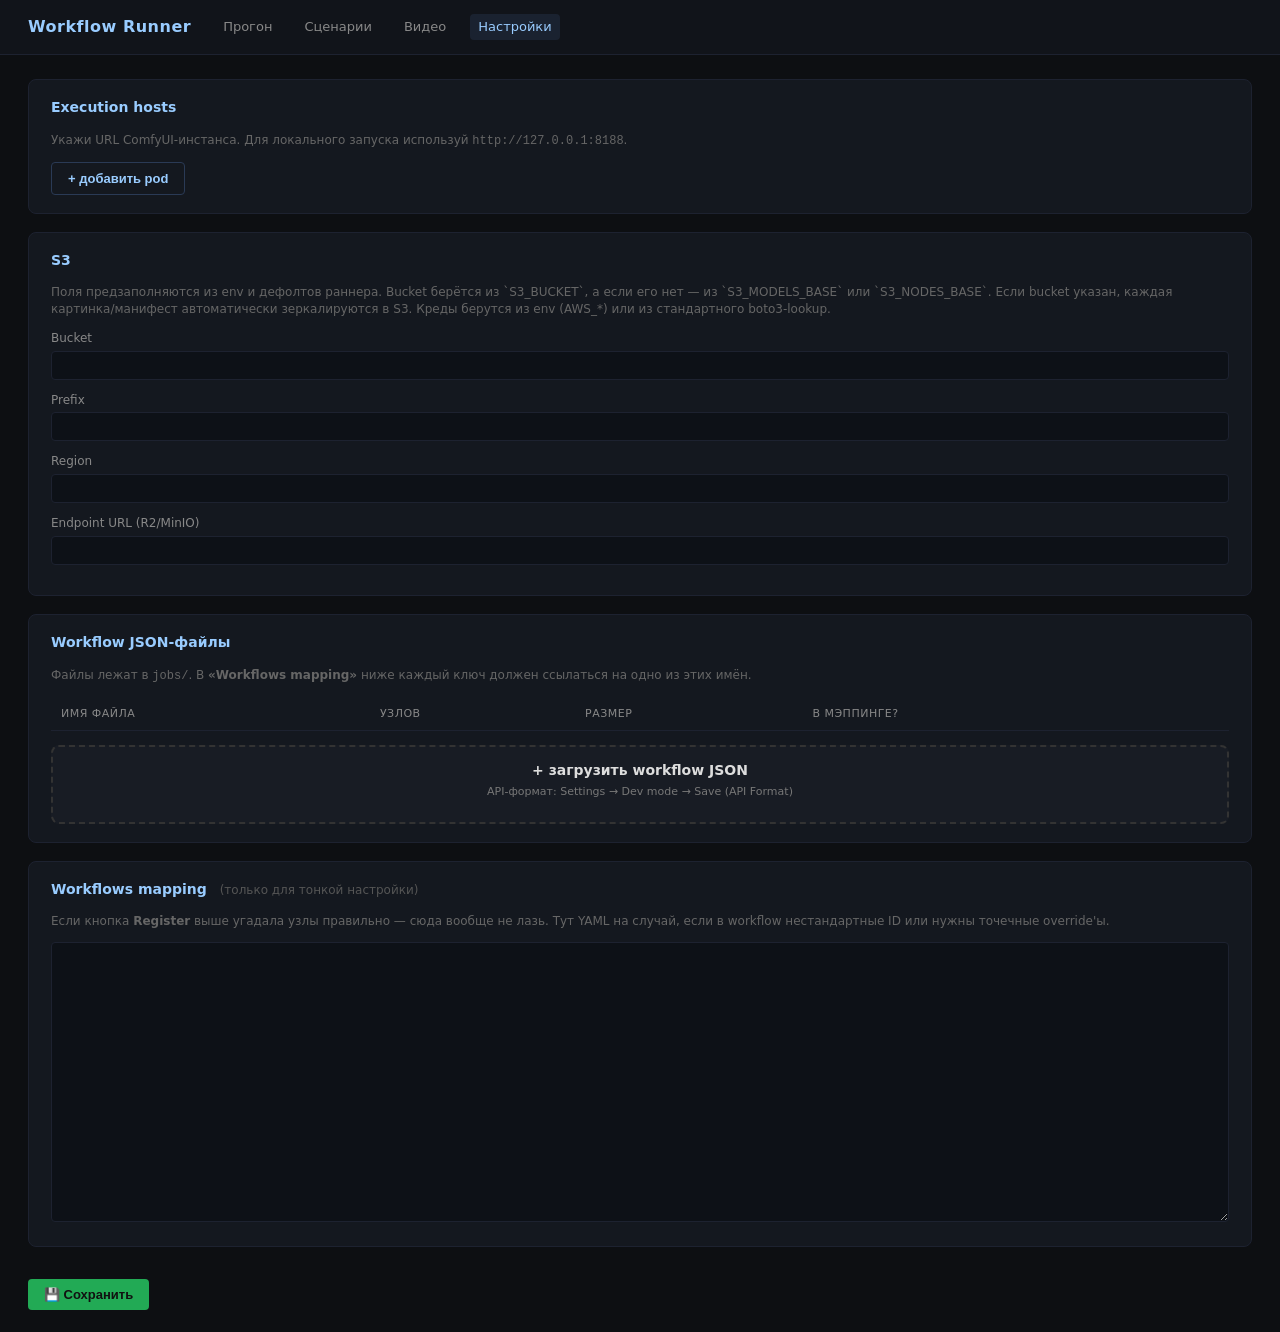
==== static/settings.html @ c89b98c6 "video: универсальные title-колонки на экране регистрации Экран ⚙ «какие ноды править из CSV» теперь " ====
<!doctype html>
<html lang="ru">
<head>
<meta charset="utf-8" />
<title>Настройки — Workflow Runner</title>
<link rel="stylesheet" href="/static/app.css?v=2" />
<style>
  textarea { width: 100%; min-height: 280px; background: #0d1117; color: #ddd;
             border: 1px solid #1d2230; border-radius: 4px; padding: 10px;
             font: 12px ui-monospace, Menlo, monospace; }
  .field { display: grid; gap: 4px; margin-bottom: 12px; }
  .field label { color: #888; font-size: 12px; }
  .field input { background: #0d1117; color: #ddd; border: 1px solid #1d2230;
                 border-radius: 4px; padding: 6px 8px; font: 13px ui-monospace, Menlo, monospace; }
  .pod-row { display: grid; grid-template-columns: 1fr 2fr 80px 1fr auto; gap: 8px;
             margin-bottom: 8px; align-items: center; }
  .pod-row input { padding: 6px; font: 12px ui-monospace, Menlo, monospace; }
  .test-result { font: 11px ui-monospace, Menlo, monospace; color: #888;
                 padding: 8px 12px; background: #0d1117; border-radius: 4px;
                 margin-top: 6px; white-space: pre-wrap; }
</style>
</head>
<body>
<header>
  <h1>Workflow Runner</h1>
  <nav>
    <a href="/">Прогон</a>
    <a href="/scenarios">Сценарии</a>
    <a href="/video">Видео</a>
    <a href="/settings" class="active">Настройки</a>
  </nav>
</header>

<main>
  <section class="card">
    <h2>Execution hosts</h2>
    <p class="muted">Укажи URL ComfyUI-инстанса. Для локального запуска
       используй <code>http://127.0.0.1:8188</code>.</p>
    <div id="pods"></div>
    <button id="add-pod" class="ghost">+ добавить pod</button>
  </section>

  <section class="card">
    <h2>S3</h2>
    <p class="muted">Поля предзаполняются из env и дефолтов раннера.
       Bucket берётся из `S3_BUCKET`, а если его нет — из `S3_MODELS_BASE`
       или `S3_NODES_BASE`. Если bucket указан, каждая картинка/манифест
       автоматически зеркалируются в S3. Креды берутся из env (AWS_*) или
       из стандартного boto3-lookup.</p>
    <div class="field"><label>Bucket</label><input id="s3-bucket" /></div>
    <div class="field"><label>Prefix</label><input id="s3-prefix" /></div>
    <div class="field"><label>Region</label><input id="s3-region" /></div>
    <div class="field"><label>Endpoint URL (R2/MinIO)</label><input id="s3-endpoint" /></div>
  </section>

  <section class="card">
    <h2>Workflow JSON-файлы</h2>
    <p class="muted">Файлы лежат в <code>jobs/</code>. В <b>«Workflows mapping»</b>
       ниже каждый ключ должен ссылаться на одно из этих имён.</p>
    <table id="wf-files">
      <thead><tr>
        <th>Имя файла</th><th>Узлов</th><th>Размер</th><th>В мэппинге?</th><th></th>
      </tr></thead>
      <tbody></tbody>
    </table>
    <div class="actions">
      <label class="drop" id="wf-drop" style="padding:14px 18px; flex:1;">
        <input type="file" id="wf-input" accept=".json,application/json" hidden />
        <div class="drop-body">
          <strong>+ загрузить workflow JSON</strong>
          <small>API-формат: Settings → Dev mode → Save (API Format)</small>
          <em id="wf-name"></em>
        </div>
      </label>
    </div>
    <div id="wf-msg" class="muted"></div>
    <div id="wf-panel"></div>
  </section>

  <section class="card">
    <h2>Workflows mapping <small class="muted">(только для тонкой настройки)</small></h2>
    <p class="muted">Если кнопка <b>Register</b> выше угадала узлы правильно —
       сюда вообще не лазь. Тут YAML на случай, если в workflow
       нестандартные ID или нужны точечные override'ы.</p>
    <textarea id="workflows-yaml"></textarea>
  </section>

  <div class="actions">
    <button id="save">💾 Сохранить</button>
    <span id="save-msg" class="muted"></span>
  </div>
</main>

<script>
const ADMIN_TOKEN = localStorage.getItem("admin_token") || "";
const auth = ADMIN_TOKEN ? { Authorization: "Bearer " + ADMIN_TOKEN } : {};
const $ = (s) => document.querySelector(s);

let config = null;

async function load() {
  config = await fetch("/api/config", { headers: auth }).then(r => r.json());
  renderPods();
  $("#s3-bucket").value   = config.s3?.bucket || "";
  $("#s3-prefix").value   = config.s3?.prefix || "";
  $("#s3-region").value   = config.s3?.region || "";
  $("#s3-endpoint").value = config.s3?.endpoint_url || "";
  // Workflows block as YAML text from the server (no browser-side YAML lib).
  try {
    const { yaml } = await fetch("/api/config/workflows_yaml",
                                  { headers: auth }).then(r => r.json());
    $("#workflows-yaml").value = yaml || "";
  } catch (e) {
    $("#workflows-yaml").value = "";
  }
}

function renderPods() {
  const wrap = $("#pods"); wrap.innerHTML = "";
  (config.pods || []).forEach((p, i) => addPodRow(p, i));
}

function addPodRow(p = {}, i) {
  const row = document.createElement("div");
  row.className = "pod-row";
  row.innerHTML = `
    <input placeholder="name" value="${esc(p.name)}" data-k="name" />
    <input placeholder="https://..." value="${esc(p.url)}" data-k="url" />
    <input placeholder="parallel" type="number" min="1" value="${p.max_parallel || 1}" data-k="max_parallel" />
    <input placeholder="api_key (опц.)" value="${esc(p.api_key || "")}" data-k="api_key" />
    <span>
      <button class="ghost test">Test</button>
      <button class="ghost del">×</button>
    </span>`;
  row.querySelector(".del").onclick = () => {
    config.pods.splice(i, 1); renderPods();
  };
  row.querySelector(".test").onclick = async () => {
    const url = row.querySelector("[data-k=url]").value;
    const api_key = row.querySelector("[data-k=api_key]").value;
    const out = document.createElement("div"); out.className = "test-result";
    row.parentNode.insertBefore(out, row.nextSibling);
    out.textContent = "проверяю...";
    const r = await fetch("/api/pods/test", {
      method: "POST",
      headers: { "Content-Type": "application/json", ...auth },
      body: JSON.stringify({ url, api_key }),
    });
    out.textContent = JSON.stringify(await r.json(), null, 2);
  };
  row.querySelectorAll("input").forEach(inp => {
    inp.addEventListener("input", () => {
      const v = inp.value;
      config.pods[i][inp.dataset.k] = (inp.type === "number") ? parseInt(v) || 1 : v;
    });
  });
  $("#pods").appendChild(row);
}

$("#add-pod").onclick = () => {
  (config.pods ||= []).push({ name: "", url: "", max_parallel: 1, api_key: null });
  renderPods();
};

$("#save").onclick = async () => {
  $("#save-msg").textContent = "сохраняю...";
  config.s3 = {
    bucket: $("#s3-bucket").value,
    prefix: $("#s3-prefix").value,
    region: $("#s3-region").value,
    endpoint_url: $("#s3-endpoint").value,
  };
  // Server parses workflows YAML; we pass it as a string field.
  const payload = { ...config, workflows_yaml: $("#workflows-yaml").value };
  const r = await fetch("/api/config", {
    method: "PUT",
    headers: { "Content-Type": "application/json", ...auth },
    body: JSON.stringify(payload),
  });
  $("#save-msg").textContent = r.ok ? "✓ сохранено" : "ошибка: " + await r.text();
};

function esc(s) { return String(s ?? "").replace(/"/g, "&quot;"); }

// ---- workflow files ------------------------------------------------------
async function loadWorkflows() {
  const d = await fetch("/api/workflows", { headers: auth }).then(r => r.json());
  const tbody = document.querySelector("#wf-files tbody");
  tbody.innerHTML = "";
  const registered = new Set(d.registered || []);
  for (const f of d.files) {
    const tr = document.createElement("tr");
    const stem = f.name.replace(/\.json$/i, "");
    const wired = registered.has(stem);
    tr.innerHTML = `
      <td><code>${f.name}</code></td>
      <td>${f.node_count}</td>
      <td class="muted">${(f.size/1024).toFixed(1)} KB</td>
      <td>${wired ? `<span style="color:#6c6">✓ ${stem}</span>`
                  : `<span style="color:#fc6">не зарегистрирован</span>`}</td>
      <td>
        <button class="ghost cfg" data-n="${f.name}">⚙ CSV-поля</button>
        <button class="ghost reg" data-n="${f.name}">${wired ? "Re-register" : "Register"}</button>
        <button class="ghost del" data-n="${f.name}">×</button>
      </td>`;
    tbody.appendChild(tr);
  }
  tbody.querySelectorAll("button.cfg").forEach(b => b.onclick = () => configureWf(b.dataset.n));
  tbody.querySelectorAll("button.reg").forEach(b => b.onclick = async () => {
    const msg = document.querySelector("#wf-msg");
    msg.textContent = "регистрирую...";
    const r = await fetch("/api/workflows/" + encodeURIComponent(b.dataset.n) +
                          "/register",
                          { method: "POST",
                            headers: { "Content-Type": "application/json", ...auth },
                            body: "{}" });
    if (r.ok) {
      const { key, mapping } = await r.json();
      if (mapping.is_video) {
        const cols = Object.keys(mapping.video_fields || {});
        msg.innerHTML = `✓ <b>${key}</b> (видео) зарегистрирован, CSV-колонок: ` +
          `${cols.length} [${cols.join(", ")}]. ` +
          `<a href="#" data-k="${key}" class="sample-link">📄 пример CSV</a>`;
        msg.querySelector(".sample-link").onclick = e => {
          e.preventDefault(); downloadSample(key);
        };
      } else {
        msg.textContent = `✓ ${key} зарегистрирован: ` +
          `KSampler=${mapping.ksampler?.node}, ` +
          `pos=${mapping.positive_prompt?.node}, ` +
          `neg=${mapping.negative_prompt?.node}, ` +
          `image=${mapping.load_images?.main?.node}, ` +
          `save=[${(mapping.save_images||[]).join(",")}], ` +
          `lora=[${(mapping.lora_loaders||[]).map(l=>l.node).join(",")||"—"}]`;
      }
      // refresh the YAML editor below so the user sees the change
      load();
      loadWorkflows();
    } else {
      msg.textContent = "ошибка: " + await r.text();
    }
  });
  tbody.querySelectorAll("button.del").forEach(b => b.onclick = async () => {
    if (!confirm("Удалить " + b.dataset.n + "?")) return;
    const r = await fetch("/api/workflows/" + encodeURIComponent(b.dataset.n),
                          { method: "DELETE", headers: auth });
    document.querySelector("#wf-msg").textContent =
      r.ok ? "✓ удалено" : "ошибка: " + await r.text();
    loadWorkflows();
  });
}

async function downloadSample(key) {
  const r = await fetch("/api/workflows/" + encodeURIComponent(key) + "/sample_csv",
                        { headers: auth });
  if (!r.ok) { alert("не получилось: " + await r.text()); return; }
  const blob = await r.blob();
  const url = URL.createObjectURL(blob);
  const a = document.createElement("a");
  a.href = url; a.download = key + "_sample.csv";
  document.body.appendChild(a); a.click(); a.remove();
  URL.revokeObjectURL(url);
}

async function configureWf(name) {
  const panel = document.querySelector("#wf-panel");
  panel.innerHTML = "анализирую…";
  const d = await fetch("/api/workflows/" + encodeURIComponent(name) + "/detect",
                        { headers: auth }).then(r => r.json()).catch(() => null);
  if (!d) { panel.innerHTML = "ошибка детекта"; return; }
  if (!d.is_video) {
    panel.innerHTML = `<div class="muted">«${name}» — это картиночный флоу. ` +
      `Жми <b>Register</b>, маппинг определится автоматически.</div>`;
    return;
  }
  // Universal columns derived from THIS flow's nodes (title-based) — works for
  // any workflow, no fixed catalog. Each row = one editable node input.
  const ufields = d.universal_fields || [];
  const rows = ufields.map((f, i) => `
    <label class="vf-row" style="display:flex;gap:8px;align-items:center;margin:3px 0;">
      <input type="checkbox" data-i="${i}" ${f.default ? "checked" : ""}>
      <b style="min-width:230px">${esc(f.label)}</b>
      ${f.image ? '<span class="muted" style="min-width:60px">🖼 фото</span>'
                : `<span class="muted" style="min-width:60px">${esc(f.cast)}</span>`}
      нода <input data-node="${i}" value="${esc(f.node)}" size="5" style="width:60px">
      <small class="muted">${esc(String(f.value)).slice(0,40)}</small>
    </label>`).join("");
  panel.innerHTML = `
    <div class="card" style="margin-top:10px;padding:12px;border:1px solid #444;border-radius:8px;">
      <h3 style="margin:0 0 6px">⚙ ${name} — какие ноды править из CSV</h3>
      <p class="muted" style="margin:0 0 8px">Колонки = редактируемые входы нод этого флоу (по названию).
         Отметь те, что будешь задавать в CSV; имя колонки = название ноды. Снятые = из шаблона.</p>
      <div id="vf-list">${rows}</div>
      <div class="actions" style="margin-top:10px">
        <button id="vf-save">💾 Зарегистрировать выбранные</button>
        <button class="ghost" id="vf-sample">📄 Скачать пример CSV</button>
        <button class="ghost" id="vf-close">Закрыть</button>
        <span id="vf-msg" class="muted"></span>
      </div>
    </div>`;

  const collect = () => {
    const cols = [];
    panel.querySelectorAll("#vf-list .vf-row").forEach(row => {
      const cb = row.querySelector("input[type=checkbox]");
      const i = +cb.dataset.i;
      const f = ufields[i];
      const node = row.querySelector(`[data-node="${i}"]`).value.trim();
      if (cb.checked && node) {
        cols.push({ label: f.label, node, field: f.field, image: !!f.image });
      }
    });
    return cols;
  };
  const doRegister = async () => {
    const key = d.key;
    const r = await fetch("/api/workflows/" + encodeURIComponent(name) + "/register",
      { method: "POST", headers: { "Content-Type": "application/json", ...auth },
        body: JSON.stringify({ key, universal_columns: collect() }) });
    panel.querySelector("#vf-msg").textContent =
      r.ok ? "✓ сохранено" : "ошибка: " + await r.text();
    if (r.ok) { load(); loadWorkflows(); }
    return r.ok;
  };
  panel.querySelector("#vf-save").onclick = doRegister;
  panel.querySelector("#vf-sample").onclick = async () => {
    if (await doRegister()) downloadSample(d.key);
  };
  panel.querySelector("#vf-close").onclick = () => { panel.innerHTML = ""; };
}

const wfDrop = document.querySelector("#wf-drop");
const wfInput = document.querySelector("#wf-input");
wfInput.addEventListener("change", () => uploadWf(wfInput.files));
["dragenter", "dragover"].forEach(ev => wfDrop.addEventListener(ev, e => {
  e.preventDefault(); wfDrop.classList.add("hover");
}));
["dragleave", "drop"].forEach(ev => wfDrop.addEventListener(ev, e => {
  e.preventDefault(); wfDrop.classList.remove("hover");
}));
wfDrop.addEventListener("drop", e => { e.preventDefault(); uploadWf(e.dataTransfer.files); });

async function uploadWf(files) {
  const msg = document.querySelector("#wf-msg");
  for (const f of files) {
    if (!f.name.endsWith(".json")) {
      msg.textContent = "только .json"; continue;
    }
    msg.textContent = "загружаю " + f.name + "...";
    const fd = new FormData();
    fd.append("file", f, f.name);
    const r = await fetch("/api/workflows/upload",
                          { method: "POST", body: fd, headers: auth });
    if (r.ok) {
      const { name, node_count } = await r.json();
      msg.textContent = `✓ ${name} (${node_count} узлов)`;
    } else {
      msg.textContent = "ошибка: " + await r.text();
    }
  }
  loadWorkflows();
}

loadWorkflows();
load();
</script>
</body>
</html>
---- static/app.css ----
:root {
  color-scheme: dark;
  --text-muted: #9ca3af;
}
* { box-sizing: border-box; }
body {
  font: 14px/1.4 -apple-system, system-ui, sans-serif;
  background: #0d0f12; color: #ddd; margin: 0;
}

header {
  display: flex; align-items: center; gap: 24px;
  padding: 14px 28px; border-bottom: 1px solid #1d2230;
  background: #11141a; position: sticky; top: 0; z-index: 10;
}
header h1 { font-size: 16px; margin: 0; color: #9cf; letter-spacing: .5px; }
header nav { display: flex; gap: 16px; }
header nav a { color: #888; text-decoration: none; font-size: 13px; padding: 4px 8px;
               border-radius: 4px; }
header nav a:hover { color: #ddd; background: #1a1f2a; }
header nav a.active { color: #9cf; background: #1a2230; }

main { max-width: 1400px; margin: 0 auto; padding: 24px 28px; display: grid; gap: 18px; }

.card { background: #14181f; border: 1px solid #1d2230; border-radius: 8px;
        padding: 18px 22px; }
.card h2 { font-size: 14px; margin: 0 0 14px; color: #9cf; }
.card h2 small { color: #555; font-weight: normal; margin-left: 8px; }
.muted { color: #666; font-size: 12px; }

.row { display: grid; grid-template-columns: 1fr 1fr; gap: 16px; }

.drop {
  display: block; border: 2px dashed #333; border-radius: 8px;
  padding: 22px 18px; cursor: pointer; transition: .15s;
  background: #181c24;
}
.drop:hover, .drop.hover { border-color: #9cf; background: #1a2230; }
.drop-body { text-align: center; }
.drop-body strong { display: block; color: #ddd; }
.drop-body small { display: block; color: #777; margin-top: 4px; font-size: 11px; }
.drop-body em { display: block; color: #6c6; margin-top: 8px; font-style: normal;
                font: 12px ui-monospace, Menlo, monospace; }

.actions { margin-top: 14px; display: flex; gap: 10px; align-items: center; }
.toggle { display: inline-flex; align-items: center; gap: 6px; font-size: 13px; color: #444; cursor: pointer; user-select: none; }
.toggle input { margin: 0; cursor: pointer; }
.wf-picker { display: flex; align-items: center; gap: 8px; margin-bottom: 12px; }
.wf-picker label { font-weight: 600; font-size: 13px; }
.wf-picker select { padding: 6px 8px; border: 1px solid #ccc; border-radius: 6px; font-size: 13px; min-width: 220px; }
button, a.ghost {
  background: #2a5; color: #111; border: 0; padding: 8px 16px;
  border-radius: 4px; font-weight: 600; cursor: pointer; font-size: 13px;
  text-decoration: none;
}
button:disabled { background: #333; color: #666; cursor: not-allowed; }
button.ghost, a.ghost { background: transparent; color: #9cf;
                         border: 1px solid #2a3a55; }
button.ghost:hover, a.ghost:hover { background: #1a2230; }
.hidden { display: none !important; }

.counts {
  display: flex; gap: 16px; margin: 4px 0 14px;
  font: 13px ui-monospace, Menlo, monospace;
}
.counts span b { color: #ddd; }
.counts .pending b { color: #888; }
.counts .running b { color: #fc6; }
.counts .done b    { color: #6c6; }
.counts .failed b  { color: #f66; }

table { width: 100%; border-collapse: collapse; margin-top: 14px; }
th, td { text-align: left; padding: 8px 10px; border-bottom: 1px solid #1d2230;
         font-size: 12px; vertical-align: middle; }
th { color: #888; font-weight: 500; font-size: 11px; text-transform: uppercase;
     letter-spacing: .5px; }
td.s-pending { color: #888; }
td.s-running { color: #fc6; }
td.s-done    { color: #6c6; }
td.s-failed  { color: #f66; }

td.thumbs img { height: 64px; width: 64px; object-fit: cover; border-radius: 4px;
                margin-right: 4px; vertical-align: middle; background: #222; }
td.files a { display: block; color: #9cf; font: 11px ui-monospace, Menlo, monospace;
             text-decoration: none; }
td.files a:hover { text-decoration: underline; }

td.thumbs { white-space: nowrap; }
td.thumbs button.thumb {
  appearance: none;
  border: 0;
  padding: 0;
  margin: 0 4px 4px 0;
  background: transparent;
  cursor: zoom-in;
  display: inline-block;
}
td.thumbs button.thumb:hover {
  background: transparent !important;
  background-color: transparent !important;
  background-image: none !important;
  color: inherit !important;
}
td.thumbs button.thumb img {
  display: block;
  transition: transform .12s ease, box-shadow .12s ease;
}
td.thumbs button.thumb:hover img {
  transform: translateY(-1px);
  box-shadow: 0 0 0 1px #9cf, 0 4px 12px rgba(0, 0, 0, .35);
}

td.prompt { max-width: 320px; overflow: hidden; text-overflow: ellipsis;
            white-space: nowrap; color: #aaa; }

.hint { padding: 10px 14px; border-radius: 4px; font-size: 13px; margin-bottom: 12px; }
.hint.info  { background: #1a2230; color: #9cf; border-left: 3px solid #2a5fa0; }
.hint.warn  { background: #2d220a; color: #fc6; border-left: 3px solid #b58400; }
.hint.error { background: #2a1414; color: #f77; border-left: 3px solid #a02020; }

.lightbox {
  position: fixed;
  inset: 0;
  z-index: 1000;
  display: grid;
  place-items: center;
}
.lightbox.hidden { display: none !important; }
.lightbox-backdrop {
  position: absolute;
  inset: 0;
  border: 0;
  padding: 0;
  background: rgba(0, 0, 0, .88);
  cursor: default;
}
.lightbox-stage {
  position: relative;
  z-index: 1;
  max-width: min(96vw, 1600px);
  max-height: 96vh;
  display: grid;
  gap: 10px;
  justify-items: center;
  align-items: center;
}
.lightbox-stage img {
  max-width: 96vw;
  max-height: 90vh;
  object-fit: contain;
  border-radius: 8px;
  box-shadow: 0 24px 70px rgba(0, 0, 0, .55);
  background: #111;
}
.lightbox-meta {
  width: 100%;
  display: flex;
  justify-content: space-between;
  gap: 16px;
  color: #cbd5e1;
  font: 12px ui-monospace, Menlo, monospace;
  padding: 0 6px;
}
.lightbox-close,
.lightbox-nav {
  position: absolute;
  z-index: 2;
  border: 1px solid rgba(255, 255, 255, .18);
  background: rgba(10, 12, 16, .72);
  color: #fff;
  width: 42px;
  height: 42px;
  border-radius: 999px;
  cursor: pointer;
  font-size: 28px;
  line-height: 1;
  display: grid;
  place-items: center;
}
.lightbox-close:hover,
.lightbox-nav:hover {
  background: rgba(20, 24, 32, .9);
}
.lightbox-close {
  top: 18px;
  right: 18px;
}
.lightbox-prev {
  left: 18px;
  top: 50%;
  transform: translateY(-50%);
}
.lightbox-next {
  right: 18px;
  top: 50%;
  transform: translateY(-50%);
}
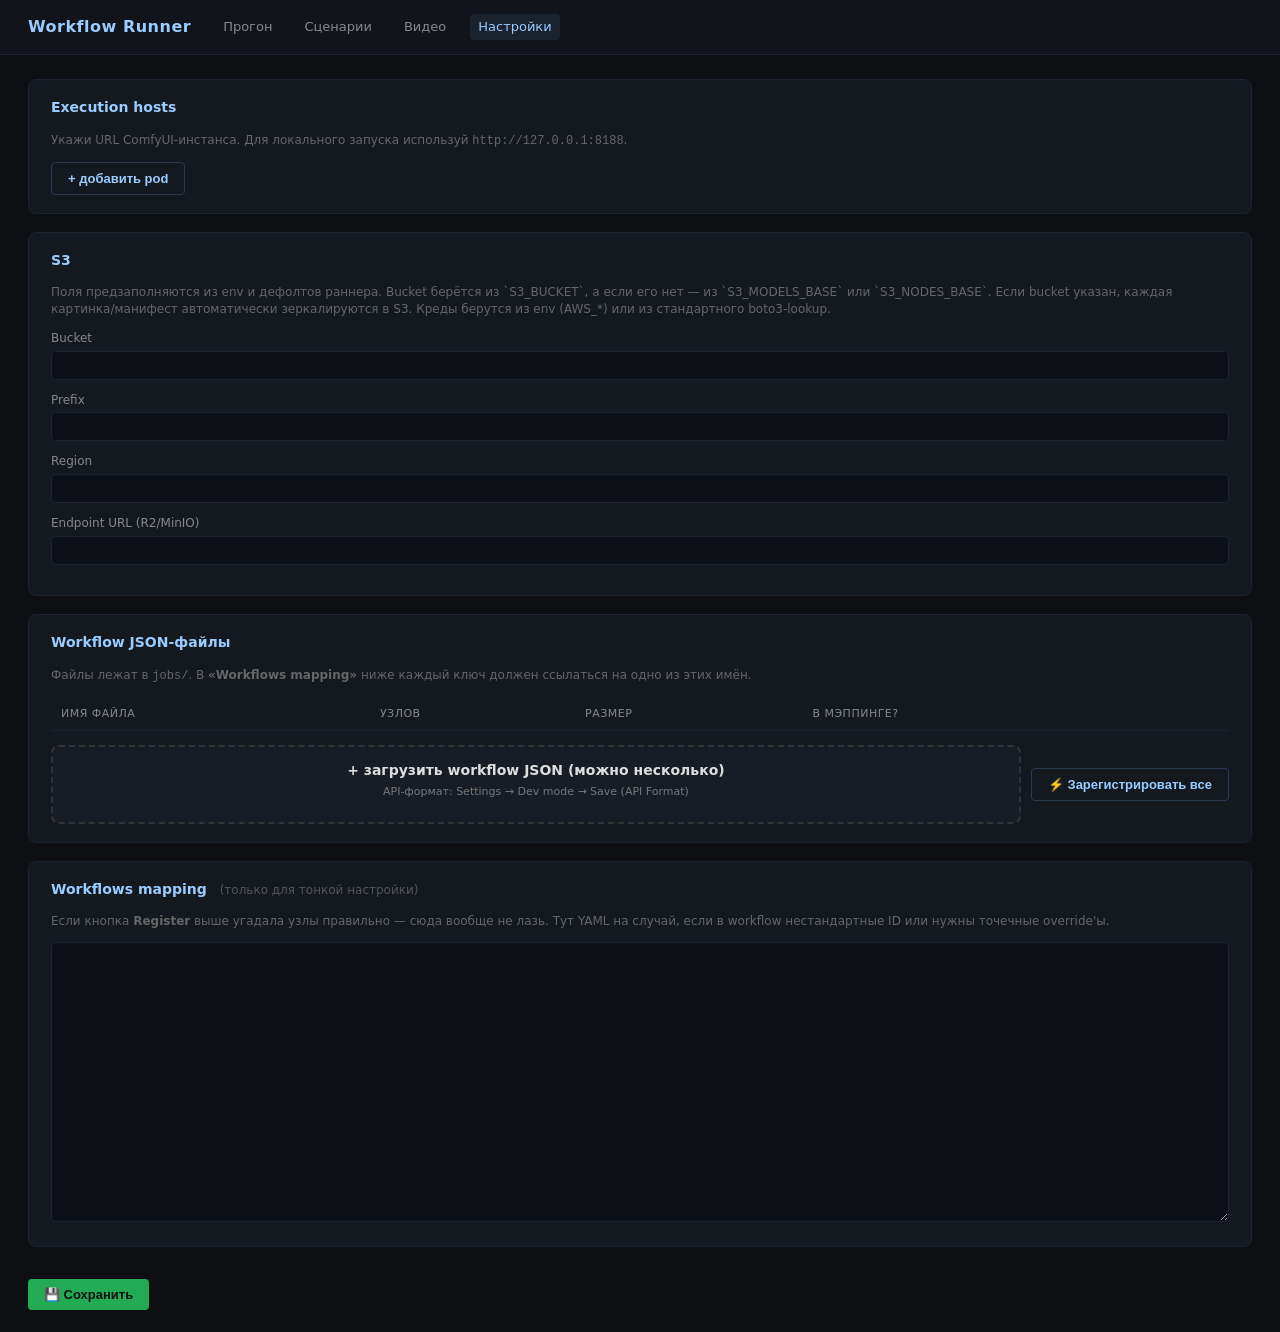
==== commit 6d07715b: "feat: register_all + проверка флоу при загрузке видео-CSV + multiple upload - POST /api/workflows/re" ====
--- a/static/settings.html
+++ b/static/settings.html
@@ -65,13 +65,14 @@
     </table>
     <div class="actions">
       <label class="drop" id="wf-drop" style="padding:14px 18px; flex:1;">
-        <input type="file" id="wf-input" accept=".json,application/json" hidden />
+        <input type="file" id="wf-input" accept=".json,application/json" multiple hidden />
         <div class="drop-body">
-          <strong>+ загрузить workflow JSON</strong>
+          <strong>+ загрузить workflow JSON (можно несколько)</strong>
           <small>API-формат: Settings → Dev mode → Save (API Format)</small>
           <em id="wf-name"></em>
         </div>
       </label>
+      <button class="ghost" id="wf-reg-all" title="Регистрирует только новые файлы — уже зарегистрированные (в т.ч. с ручным мэппингом) не трогает">⚡ Зарегистрировать все</button>
     </div>
     <div id="wf-msg" class="muted"></div>
     <div id="wf-panel"></div>
@@ -250,6 +251,27 @@
   });
 }
 
+document.querySelector("#wf-reg-all").onclick = async () => {
+  const msg = document.querySelector("#wf-msg");
+  msg.textContent = "регистрирую все новые…";
+  const r = await fetch("/api/workflows/register_all",
+                        { method: "POST", headers: auth });
+  if (!r.ok) { msg.textContent = "ошибка: " + await r.text(); return; }
+  const d = await r.json();
+  const parts = [];
+  parts.push(d.registered.length
+    ? `✓ зарегистрировано: ${d.registered.join(", ")}`
+    : "новых файлов нет — всё уже в мэппинге");
+  if (d.skipped.length)
+    parts.push(`пропущено (уже зарегистрированы): ${d.skipped.length}`);
+  if (d.errors.length)
+    parts.push("⚠ ошибки: " +
+      d.errors.map(e => `${e.name} — ${e.error}`).join("; "));
+  msg.textContent = parts.join(" · ");
+  load();
+  loadWorkflows();
+};
+
 async function downloadSample(key) {
   const r = await fetch("/api/workflows/" + encodeURIComponent(key) + "/sample_csv",
                         { headers: auth });
@@ -281,6 +303,7 @@
       <input type="checkbox" data-i="${i}" ${f.default ? "checked" : ""}>
       <b style="min-width:230px">${esc(f.label)}</b>
       ${f.image ? '<span class="muted" style="min-width:60px">🖼 фото</span>'
+                : f.video ? '<span class="muted" style="min-width:60px">🎬 видео</span>'
                 : `<span class="muted" style="min-width:60px">${esc(f.cast)}</span>`}
       нода <input data-node="${i}" value="${esc(f.node)}" size="5" style="width:60px">
       <small class="muted">${esc(String(f.value)).slice(0,40)}</small>
@@ -307,7 +330,8 @@
       const f = ufields[i];
       const node = row.querySelector(`[data-node="${i}"]`).value.trim();
       if (cb.checked && node) {
-        cols.push({ label: f.label, node, field: f.field, image: !!f.image });
+        cols.push({ label: f.label, node, field: f.field,
+                    image: !!f.image, video: !!f.video });
       }
     });
     return cols;
@@ -331,7 +355,10 @@
 
 const wfDrop = document.querySelector("#wf-drop");
 const wfInput = document.querySelector("#wf-input");
-wfInput.addEventListener("change", () => uploadWf(wfInput.files));
+wfInput.addEventListener("change", async () => {
+  await uploadWf(wfInput.files);
+  wfInput.value = "";
+});
 ["dragenter", "dragover"].forEach(ev => wfDrop.addEventListener(ev, e => {
   e.preventDefault(); wfDrop.classList.add("hover");
 }));
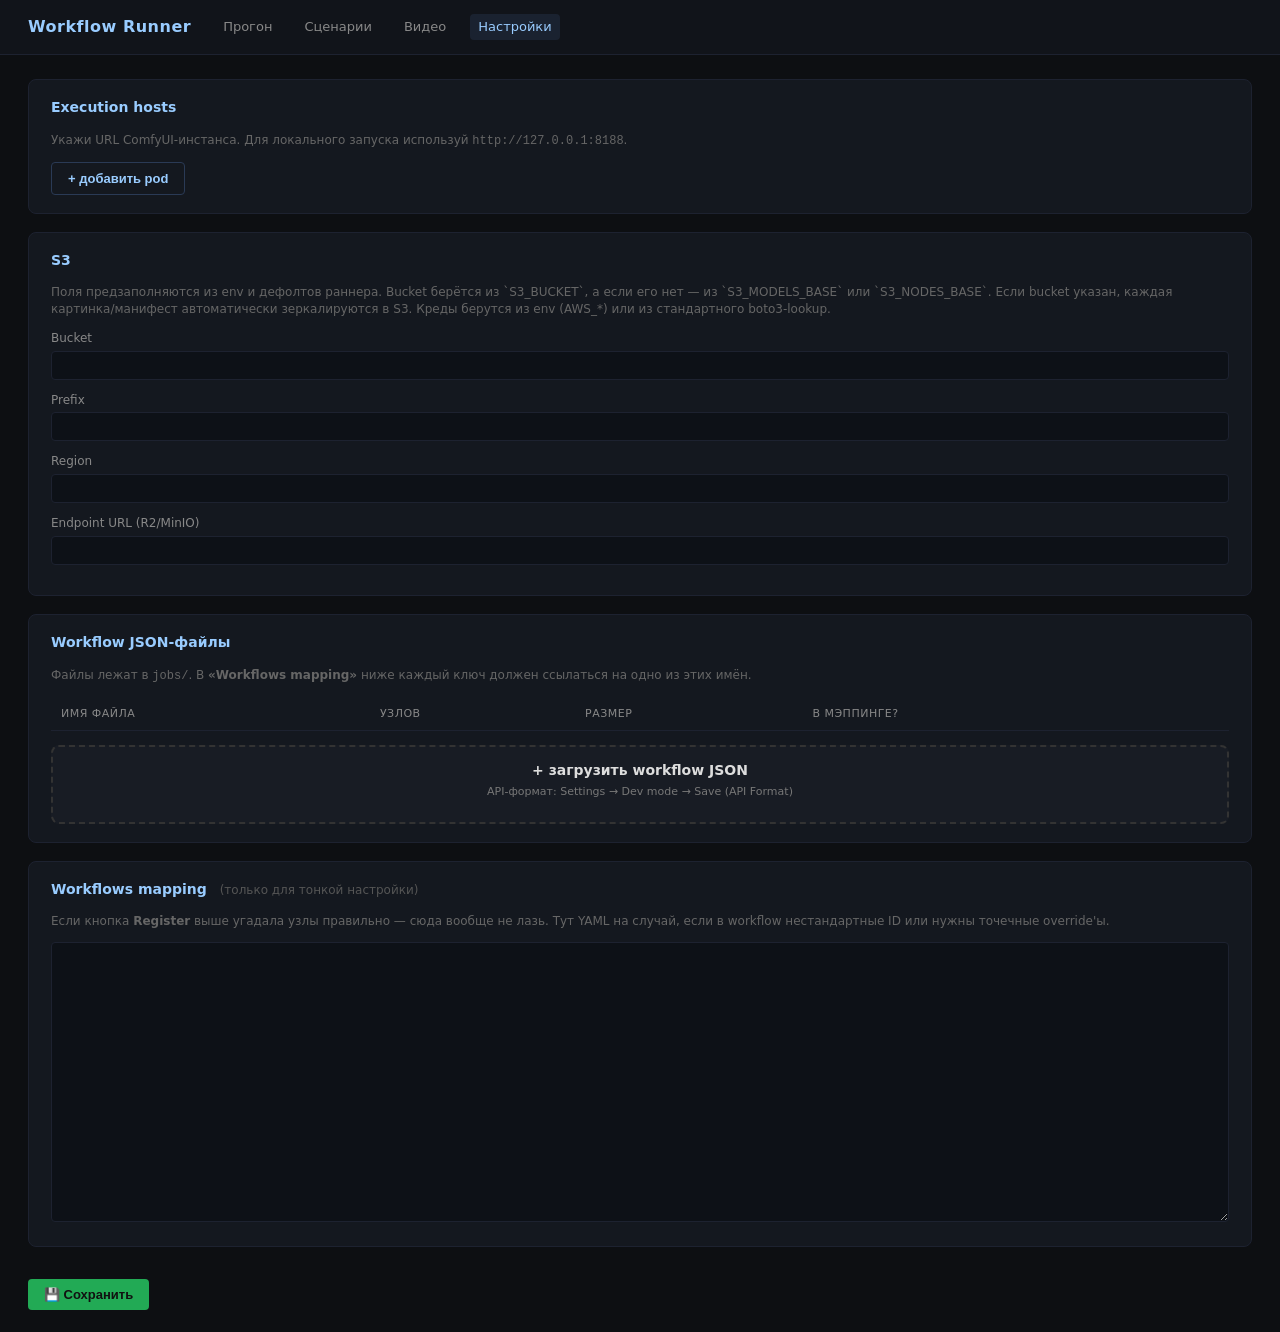
==== commit 6a9fee0f: "video: заливка референсного видео на под + корректный маппинг видео-флоу - pod_client.upload_file():" ====
--- a/static/settings.html
+++ b/static/settings.html
@@ -65,14 +65,13 @@
     </table>
     <div class="actions">
       <label class="drop" id="wf-drop" style="padding:14px 18px; flex:1;">
-        <input type="file" id="wf-input" accept=".json,application/json" multiple hidden />
+        <input type="file" id="wf-input" accept=".json,application/json" hidden />
         <div class="drop-body">
-          <strong>+ загрузить workflow JSON (можно несколько)</strong>
+          <strong>+ загрузить workflow JSON</strong>
           <small>API-формат: Settings → Dev mode → Save (API Format)</small>
           <em id="wf-name"></em>
         </div>
       </label>
-      <button class="ghost" id="wf-reg-all" title="Регистрирует только новые файлы — уже зарегистрированные (в т.ч. с ручным мэппингом) не трогает">⚡ Зарегистрировать все</button>
     </div>
     <div id="wf-msg" class="muted"></div>
     <div id="wf-panel"></div>
@@ -251,27 +250,6 @@
   });
 }
 
-document.querySelector("#wf-reg-all").onclick = async () => {
-  const msg = document.querySelector("#wf-msg");
-  msg.textContent = "регистрирую все новые…";
-  const r = await fetch("/api/workflows/register_all",
-                        { method: "POST", headers: auth });
-  if (!r.ok) { msg.textContent = "ошибка: " + await r.text(); return; }
-  const d = await r.json();
-  const parts = [];
-  parts.push(d.registered.length
-    ? `✓ зарегистрировано: ${d.registered.join(", ")}`
-    : "новых файлов нет — всё уже в мэппинге");
-  if (d.skipped.length)
-    parts.push(`пропущено (уже зарегистрированы): ${d.skipped.length}`);
-  if (d.errors.length)
-    parts.push("⚠ ошибки: " +
-      d.errors.map(e => `${e.name} — ${e.error}`).join("; "));
-  msg.textContent = parts.join(" · ");
-  load();
-  loadWorkflows();
-};
-
 async function downloadSample(key) {
   const r = await fetch("/api/workflows/" + encodeURIComponent(key) + "/sample_csv",
                         { headers: auth });
@@ -355,10 +333,7 @@
 
 const wfDrop = document.querySelector("#wf-drop");
 const wfInput = document.querySelector("#wf-input");
-wfInput.addEventListener("change", async () => {
-  await uploadWf(wfInput.files);
-  wfInput.value = "";
-});
+wfInput.addEventListener("change", () => uploadWf(wfInput.files));
 ["dragenter", "dragover"].forEach(ev => wfDrop.addEventListener(ev, e => {
   e.preventDefault(); wfDrop.classList.add("hover");
 }));
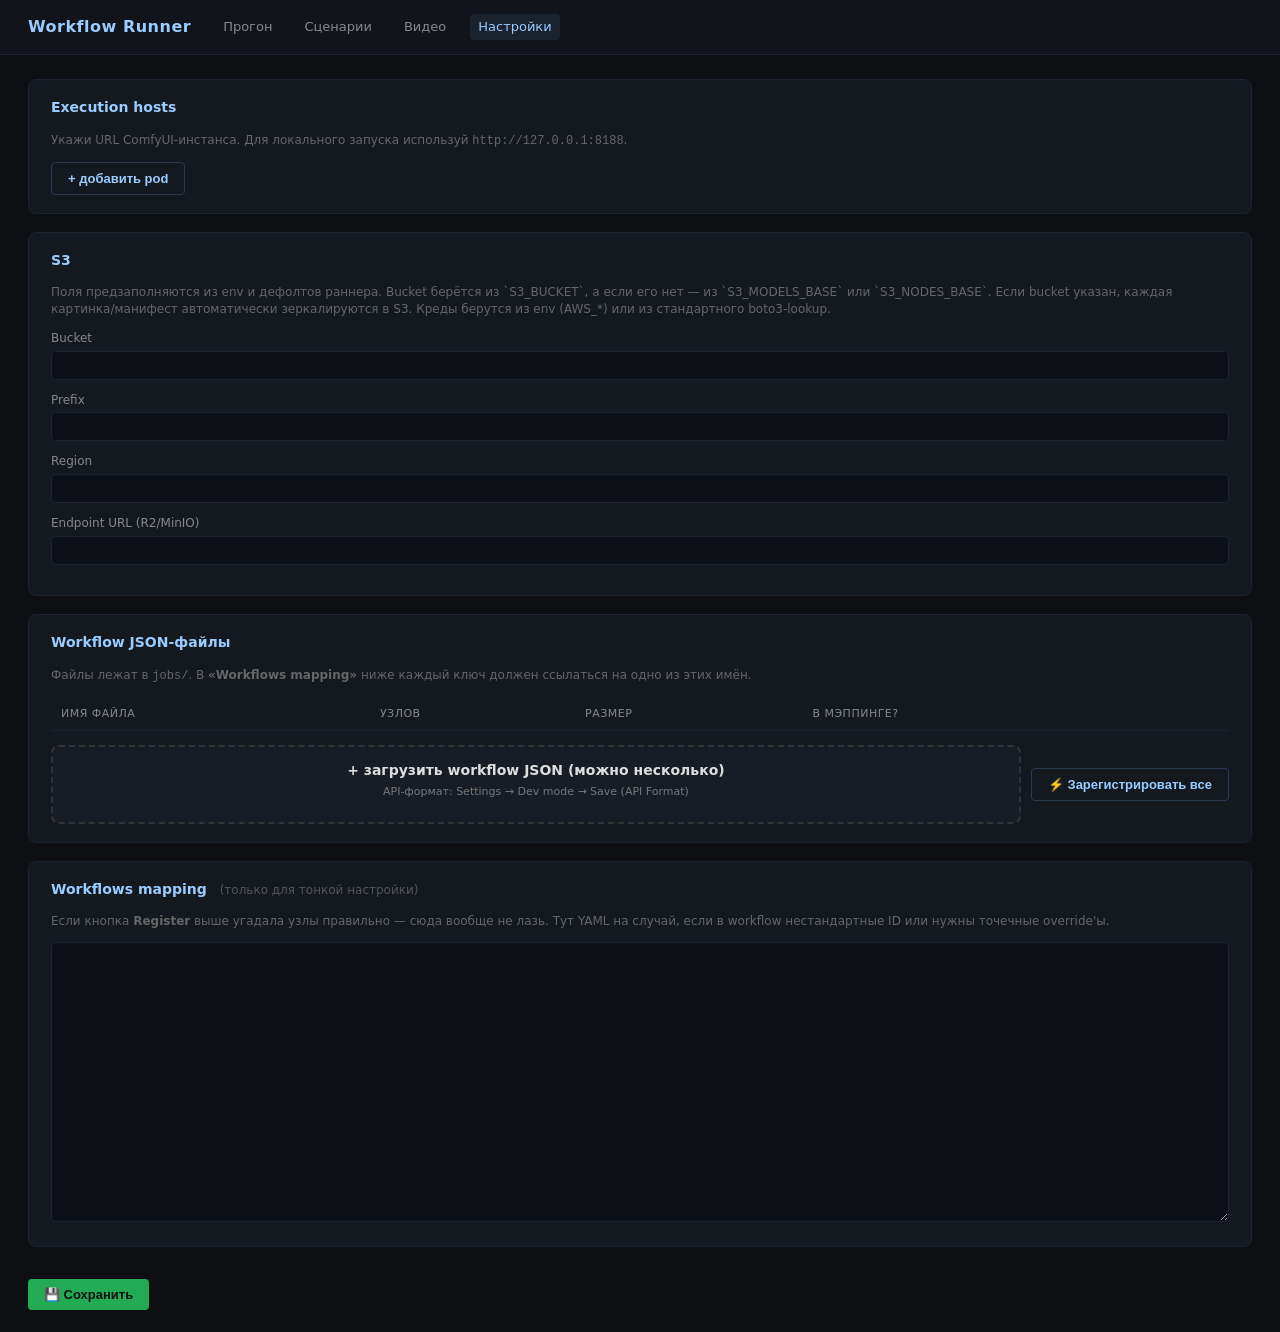
==== commit e3ba31a5: "restore: вернуть register_all + multiple upload (6d07715), затёртые прошлым пушем Прошлый коммит зал" ====
--- a/static/settings.html
+++ b/static/settings.html
@@ -65,13 +65,14 @@
     </table>
     <div class="actions">
       <label class="drop" id="wf-drop" style="padding:14px 18px; flex:1;">
-        <input type="file" id="wf-input" accept=".json,application/json" hidden />
+        <input type="file" id="wf-input" accept=".json,application/json" multiple hidden />
         <div class="drop-body">
-          <strong>+ загрузить workflow JSON</strong>
+          <strong>+ загрузить workflow JSON (можно несколько)</strong>
           <small>API-формат: Settings → Dev mode → Save (API Format)</small>
           <em id="wf-name"></em>
         </div>
       </label>
+      <button class="ghost" id="wf-reg-all" title="Регистрирует только новые файлы — уже зарегистрированные (в т.ч. с ручным мэппингом) не трогает">⚡ Зарегистрировать все</button>
     </div>
     <div id="wf-msg" class="muted"></div>
     <div id="wf-panel"></div>
@@ -250,6 +251,27 @@
   });
 }
 
+document.querySelector("#wf-reg-all").onclick = async () => {
+  const msg = document.querySelector("#wf-msg");
+  msg.textContent = "регистрирую все новые…";
+  const r = await fetch("/api/workflows/register_all",
+                        { method: "POST", headers: auth });
+  if (!r.ok) { msg.textContent = "ошибка: " + await r.text(); return; }
+  const d = await r.json();
+  const parts = [];
+  parts.push(d.registered.length
+    ? `✓ зарегистрировано: ${d.registered.join(", ")}`
+    : "новых файлов нет — всё уже в мэппинге");
+  if (d.skipped.length)
+    parts.push(`пропущено (уже зарегистрированы): ${d.skipped.length}`);
+  if (d.errors.length)
+    parts.push("⚠ ошибки: " +
+      d.errors.map(e => `${e.name} — ${e.error}`).join("; "));
+  msg.textContent = parts.join(" · ");
+  load();
+  loadWorkflows();
+};
+
 async function downloadSample(key) {
   const r = await fetch("/api/workflows/" + encodeURIComponent(key) + "/sample_csv",
                         { headers: auth });
@@ -333,7 +355,10 @@
 
 const wfDrop = document.querySelector("#wf-drop");
 const wfInput = document.querySelector("#wf-input");
-wfInput.addEventListener("change", () => uploadWf(wfInput.files));
+wfInput.addEventListener("change", async () => {
+  await uploadWf(wfInput.files);
+  wfInput.value = "";
+});
 ["dragenter", "dragover"].forEach(ev => wfDrop.addEventListener(ev, e => {
   e.preventDefault(); wfDrop.classList.add("hover");
 }));
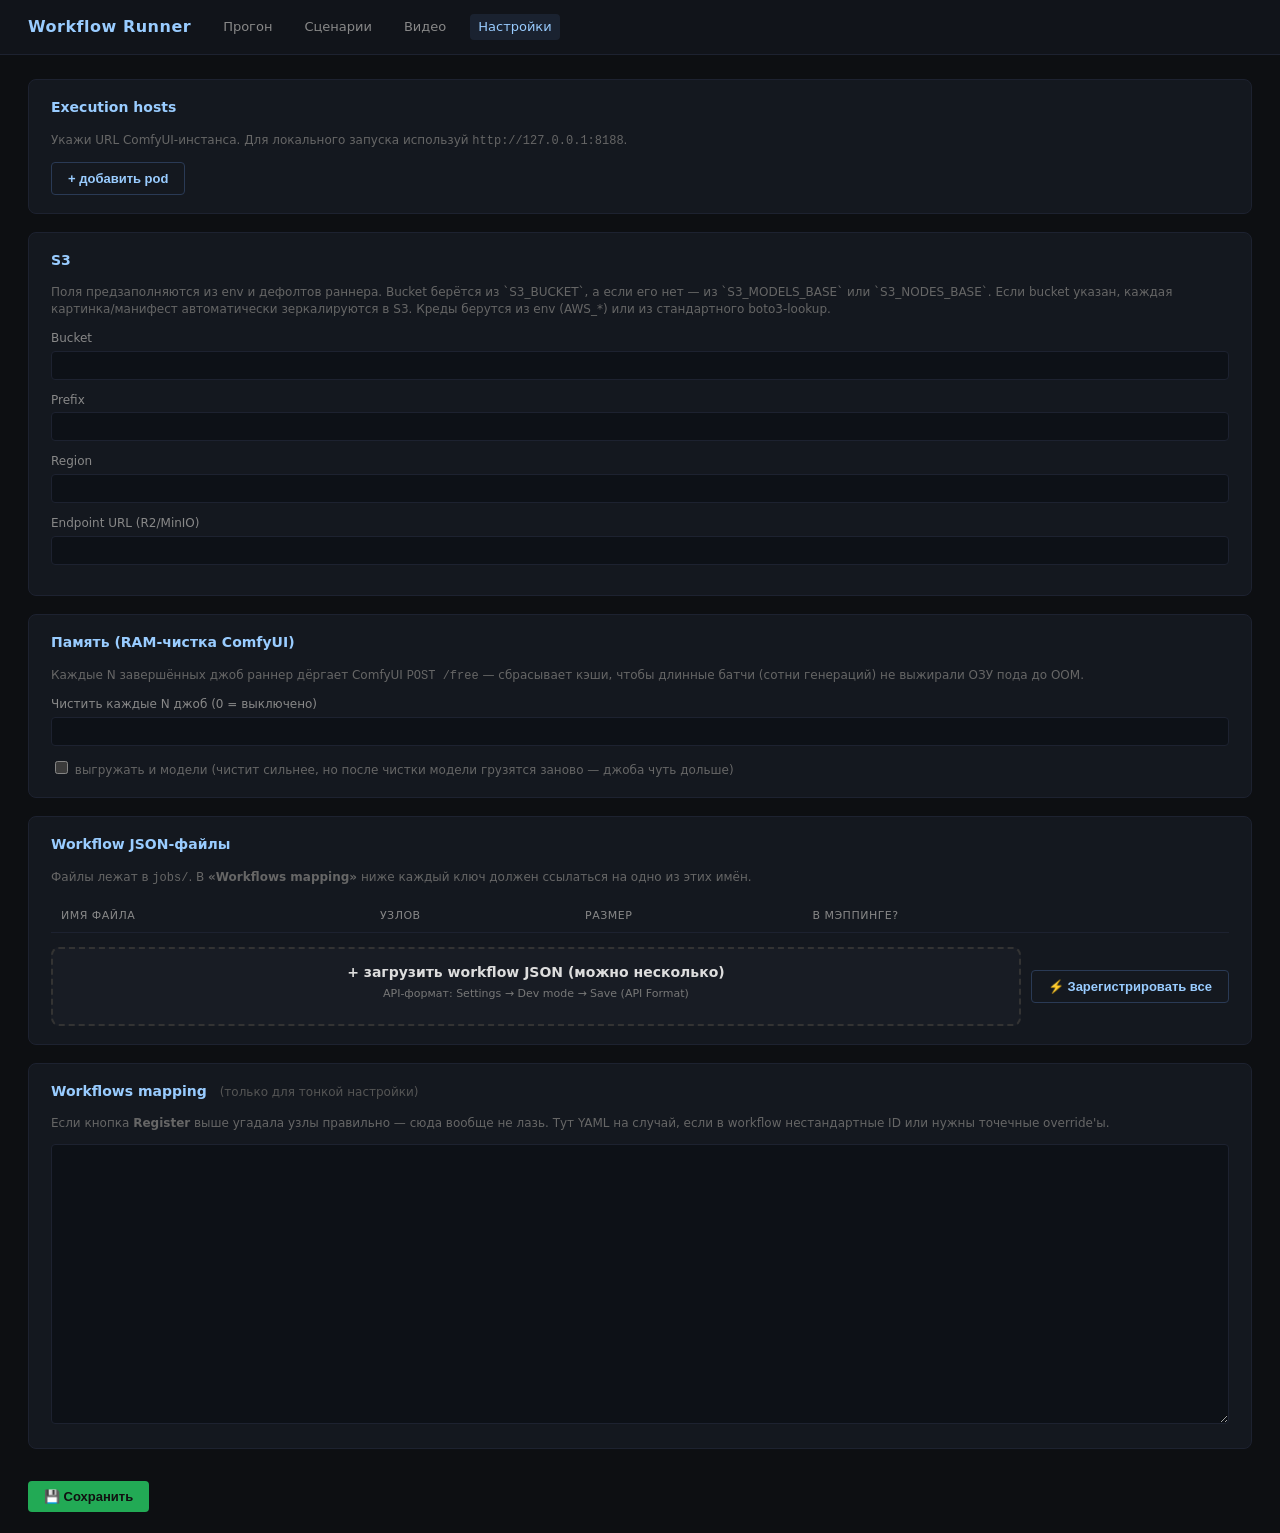
==== commit 29faf373: "feat: периодическая RAM-чистка ComfyUI (POST /free каждые N джоб) Сотни генераций подряд копят хвост" ====
--- a/static/settings.html
+++ b/static/settings.html
@@ -54,6 +54,21 @@
   </section>
 
   <section class="card">
+    <h2>Память (RAM-чистка ComfyUI)</h2>
+    <p class="muted">Каждые N завершённых джоб раннер дёргает ComfyUI
+       <code>POST /free</code> — сбрасывает кэши, чтобы длинные батчи
+       (сотни генераций) не выжирали ОЗУ пода до OOM.</p>
+    <div class="field">
+      <label>Чистить каждые N джоб (0 = выключено)</label>
+      <input id="mem-free-every" type="number" min="0" step="1" />
+    </div>
+    <label class="muted" style="display:block; margin-top:4px;">
+      <input type="checkbox" id="mem-unload" />
+      выгружать и модели (чистит сильнее, но после чистки модели грузятся заново — джоба чуть дольше)
+    </label>
+  </section>
+
+  <section class="card">
     <h2>Workflow JSON-файлы</h2>
     <p class="muted">Файлы лежат в <code>jobs/</code>. В <b>«Workflows mapping»</b>
        ниже каждый ключ должен ссылаться на одно из этих имён.</p>
@@ -106,6 +121,8 @@
   $("#s3-prefix").value   = config.s3?.prefix || "";
   $("#s3-region").value   = config.s3?.region || "";
   $("#s3-endpoint").value = config.s3?.endpoint_url || "";
+  $("#mem-free-every").value = config.memory?.free_every ?? 10;
+  $("#mem-unload").checked = config.memory?.unload_models ?? true;
   // Workflows block as YAML text from the server (no browser-side YAML lib).
   try {
     const { yaml } = await fetch("/api/config/workflows_yaml",
@@ -170,6 +187,10 @@
     prefix: $("#s3-prefix").value,
     region: $("#s3-region").value,
     endpoint_url: $("#s3-endpoint").value,
+  };
+  config.memory = {
+    free_every: Math.max(0, parseInt($("#mem-free-every").value) || 0),
+    unload_models: $("#mem-unload").checked,
   };
   // Server parses workflows YAML; we pass it as a string field.
   const payload = { ...config, workflows_yaml: $("#workflows-yaml").value };
